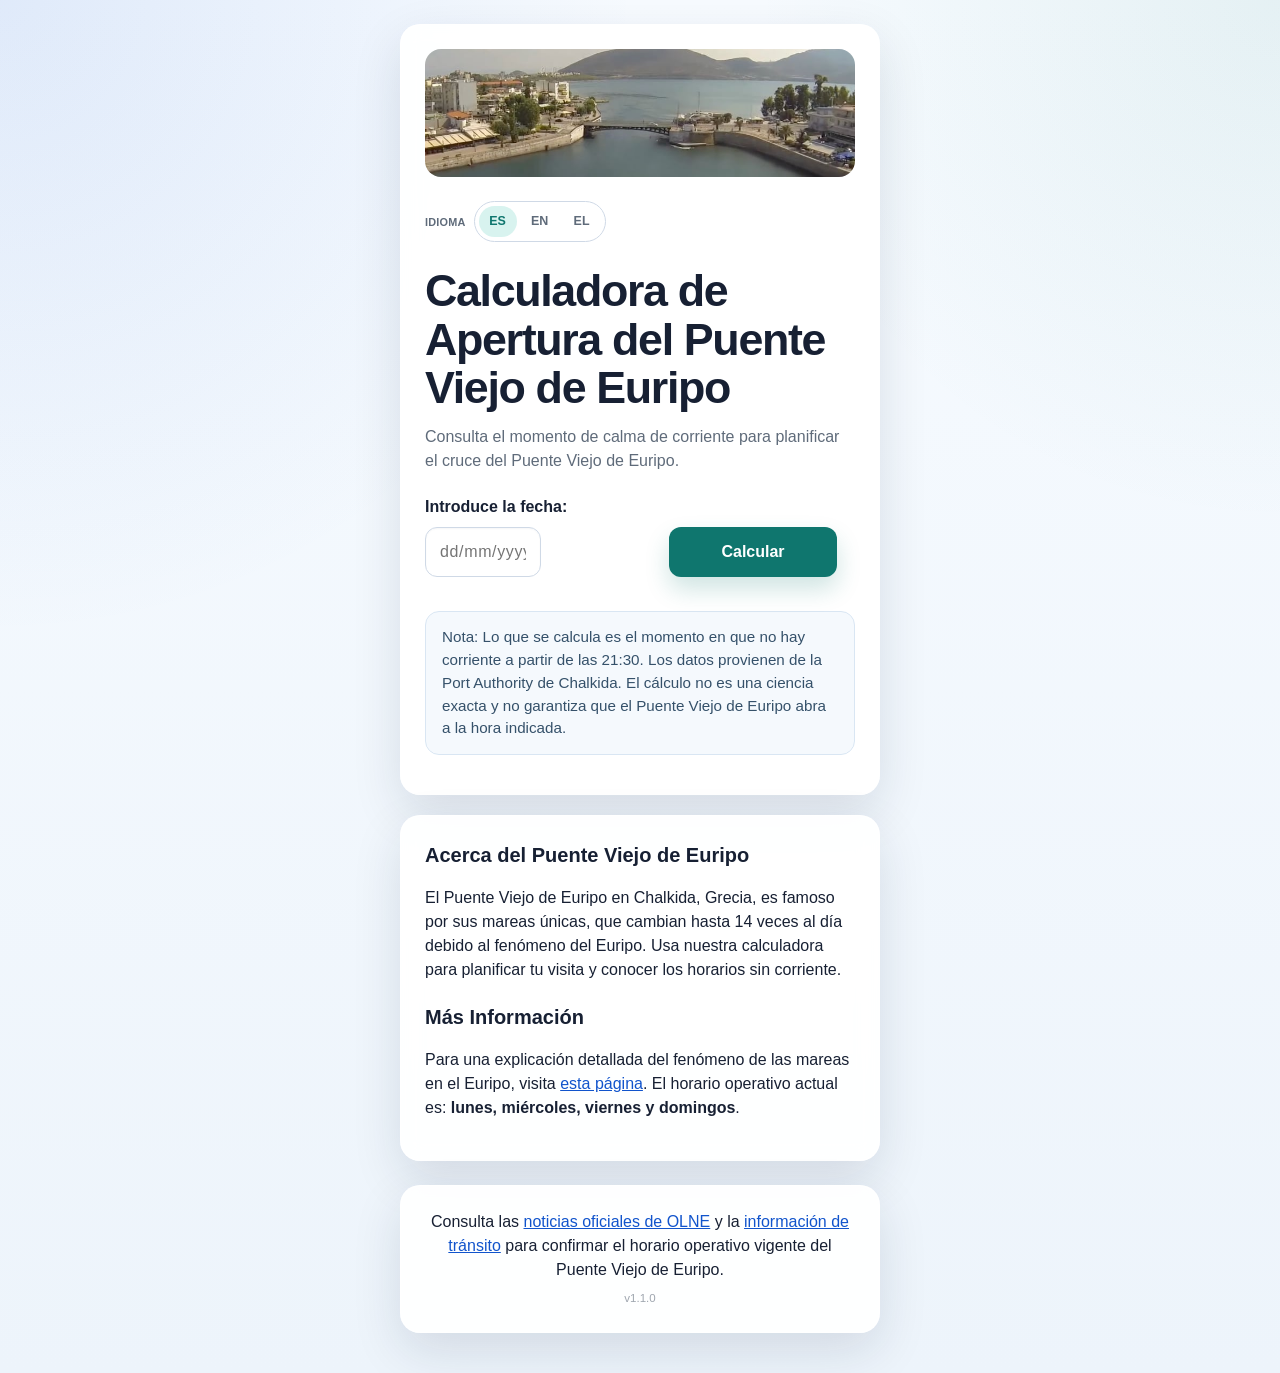
==== index.html @ 6d0afcf4 "v1.1.1 — máscara automática en campo de fecha - Auto-inserta las barras (/) al escribir en el campo " ====
<!DOCTYPE html>
<html lang="es">
<head>
  <meta charset="UTF-8" />
  <meta name="viewport" content="width=device-width, initial-scale=1.0" />
  <meta
    name="description"
    content="Calcula el momento sin corriente del Puente Viejo de Euripo en Chalkida con nuestra herramienta gratuita, basada en datos de la Port Authority. Disponible en español, inglés y griego."
  />
  <title>Calculadora de Apertura del Puente Viejo de Euripo - Chalkida</title>

  <link rel="alternate" hreflang="es" href="https://euripo.netlify.app/" />
  <link rel="alternate" hreflang="en" href="https://euripo.netlify.app/?lang=en" />
  <link rel="alternate" hreflang="el" href="https://euripo.netlify.app/?lang=el" />
  <link rel="alternate" hreflang="x-default" href="https://euripo.netlify.app/" />

  <link rel="stylesheet" href="styles.css" />

  <style>
    :root {
      --bg: #edf4fb;
      --bg-accent: rgba(15, 118, 110, 0.08);
      --card: rgba(255, 255, 255, 0.94);
      --text: #172033;
      --muted: #5f6b7a;
      --border: #cfd9e6;
      --primary: #0f766e;
      --primary-hover: #0b5d57;
      --primary-soft: #d8f3ef;
      --success-bg: #ecfdf5;
      --success-border: #10b981;
      --warning-bg: #fffbeb;
      --warning-border: #f59e0b;
      --error-bg: #fef2f2;
      --error-border: #ef4444;
      --link: #1154cc;
      --shadow: 0 18px 50px rgba(18, 34, 61, 0.12);
      --radius: 20px;
    }

    * {
      box-sizing: border-box;
    }

    body {
      margin: 0;
      font-family: "Avenir Next", "Segoe UI", "Helvetica Neue", sans-serif;
      background:
        radial-gradient(circle at top left, rgba(17, 84, 204, 0.1), transparent 34%),
        radial-gradient(circle at top right, var(--bg-accent), transparent 28%),
        linear-gradient(180deg, #f7fbff 0%, var(--bg) 100%);
      color: var(--text);
      line-height: 1.5;
    }

    .container {
      width: min(100%, 960px);
      margin: 0 auto;
      padding: 24px 16px 40px;
    }

    .card,
    .footer-card {
      background: var(--card);
      border-radius: var(--radius);
      border: 1px solid rgba(255, 255, 255, 0.65);
      backdrop-filter: blur(10px);
      box-shadow: var(--shadow);
      padding: 24px;
    }

    .card + .card {
      margin-top: 20px;
    }

    .bridge-image {
      width: 100%;
      max-height: 320px;
      object-fit: cover;
      border-radius: 16px;
      display: block;
      margin-bottom: 24px;
    }

    h1 {
      margin: 0;
      font-size: clamp(2rem, 4vw, 2.8rem);
      line-height: 1.08;
      letter-spacing: -0.03em;
      max-width: none;
    }

    .hero-header {
      display: flex;
      flex-direction: column;
      gap: 14px;
      margin-bottom: 22px;
    }

    .hero-topbar {
      display: flex;
      align-items: center;
      justify-content: flex-start;
      gap: 12px;
      flex-wrap: wrap;
    }

    .language-switcher {
      display: flex;
      align-items: center;
      gap: 8px;
      flex-wrap: wrap;
      color: var(--muted);
      font-size: 0.84rem;
      margin-bottom: 10px;
    }

    .language-switcher-label {
      font-weight: 700;
      letter-spacing: 0.02em;
      text-transform: uppercase;
      font-size: 0.68rem;
      color: var(--muted);
    }

    .language-links {
      display: inline-flex;
      align-items: center;
      gap: 4px;
      padding: 4px;
      border-radius: 999px;
      background: rgba(255, 255, 255, 0.92);
      border: 1px solid var(--border);
      box-shadow: inset 0 1px 0 rgba(255, 255, 255, 0.9);
    }

    .language-link {
      display: inline-flex;
      align-items: center;
      justify-content: center;
      min-width: 38px;
      padding: 6px 10px;
      border-radius: 999px;
      color: var(--muted);
      text-decoration: none;
      font-weight: 700;
      font-size: 0.78rem;
      transition: background 0.2s ease, color 0.2s ease, transform 0.2s ease;
    }

    .language-link:hover {
      color: var(--text);
      background: #f3f7fb;
      transform: translateY(-1px);
    }

    .language-link[aria-current="true"] {
      background: var(--primary-soft);
      color: var(--primary);
    }

    h2 {
      margin: 0 0 10px;
      font-size: 1.25rem;
    }

    .field {
      margin-bottom: 16px;
    }

    label {
      display: block;
      font-weight: 600;
      margin-bottom: 8px;
    }

    input,
    select,
    button {
      font: inherit;
    }

    input,
    select {
      padding: 12px 14px;
      border: 1px solid var(--border);
      border-radius: 12px;
      background: #fff;
      box-shadow: inset 0 1px 2px rgba(23, 32, 51, 0.04);
    }

    input:focus,
    select:focus {
      outline: 2px solid rgba(15, 118, 110, 0.2);
      border-color: var(--primary);
    }

    .form-grid {
      display: flex;
      flex-direction: column;
      align-items: flex-start;
      gap: 14px;
    }

    .date-field {
      width: auto;
    }

    .date-field input {
      width: min(100%, 13ch);
      min-width: 13ch;
      text-align: center;
      letter-spacing: 0.04em;
    }

    .button-field {
      width: 100%;
    }

    .btn {
      display: inline-block;
      width: 100%;
      border: 0;
      border-radius: 12px;
      padding: 13px 20px;
      background: var(--primary);
      color: #fff;
      font-weight: 700;
      cursor: pointer;
      box-shadow: 0 12px 24px rgba(15, 118, 110, 0.2);
      transition: background 0.2s ease, transform 0.2s ease, box-shadow 0.2s ease;
    }

    .btn:hover {
      background: var(--primary-hover);
      transform: translateY(-1px);
      box-shadow: 0 16px 28px rgba(15, 118, 110, 0.24);
    }

    .note {
      margin-top: 18px;
      color: #35516a;
      font-size: 0.95rem;
      padding: 14px 16px;
      border-radius: 14px;
      background: #f5f9fd;
      border: 1px solid #d9e6f3;
    }

    .small {
      font-size: 0.9rem;
    }

    .result-meta {
      display: inline-flex;
      align-items: center;
      gap: 8px;
      margin: 6px 0 10px;
      padding: 6px 10px;
      border-radius: 999px;
      background: rgba(15, 118, 110, 0.08);
      color: var(--primary);
      font-size: 0.88rem;
      font-weight: 700;
    }

    .result-box {
      margin-top: 22px;
      padding: 18px;
      border-left: 5px solid transparent;
      border-radius: 12px;
      box-shadow: inset 0 1px 0 rgba(255, 255, 255, 0.7);
    }

    .result-box.success {
      background: var(--success-bg);
      border-left-color: var(--success-border);
    }

    .result-box.warning {
      background: var(--warning-bg);
      border-left-color: var(--warning-border);
    }

    .result-box.error {
      background: var(--error-bg);
      border-left-color: var(--error-border);
    }

    .result-title {
      margin: 0 0 10px;
      font-size: 1.1rem;
      font-weight: 700;
    }

    .result-main-time {
      font-size: 1.8rem;
      font-weight: 800;
      margin: 10px 0 14px;
    }

    .result-box p {
      margin: 8px 0;
    }

    .highlight {
      color: var(--primary);
    }

    .lede {
      margin: 0;
      max-width: 58ch;
      color: var(--muted);
      font-size: 1rem;
    }

    a {
      color: var(--link);
    }

    footer {
      margin-top: 24px;
    }

    @media (min-width: 768px) {
      .form-grid {
        flex-direction: row;
        align-items: end;
      }

      .date-field {
        flex: 0 0 auto;
      }

      .button-field {
        width: auto;
      }

      .button-field .btn {
        width: auto;
        min-width: 168px;
      }
    }
  </style>

  <!-- Google tag (gtag.js) -->
  <script async src="https://www.googletagmanager.com/gtag/js?id=G-Y9ZG4T9XEX"></script>
  <script>
    window.dataLayer = window.dataLayer || [];
    function gtag() {
      dataLayer.push(arguments);
    }
    gtag("js", new Date());
    gtag("config", "G-Y9ZG4T9XEX");
  </script>
</head>
<body>
  <div class="container">
    <main>
      <section aria-label="Calculadora del Puente Viejo de Euripo">
        <div class="card">
          <img
            src="euripobridge.jpg"
            alt="Puente Viejo de Euripo en Chalkida, Grecia"
            class="bridge-image"
          />

          <div class="hero-header">
            <div class="hero-topbar">
              <div class="language-switcher">
                <span class="language-switcher-label" id="languageLabel">Idioma</span>
                <nav class="language-links" aria-label="Selector de idioma">
                  <a class="language-link" id="lang-es" href="./" data-lang="es" lang="es" hreflang="es">ES</a>
                  <a class="language-link" id="lang-en" href="?lang=en" data-lang="en" lang="en" hreflang="en">EN</a>
                  <a class="language-link" id="lang-el" href="?lang=el" data-lang="el" lang="el" hreflang="el">EL</a>
                </nav>
              </div>
            </div>

            <h1 id="title">Calculadora de Apertura del Puente Viejo de Euripo</h1>
            <p id="lede" class="lede">
              Consulta el momento de calma de corriente para planificar el cruce del Puente Viejo de Euripo.
            </p>
          </div>

          <form id="bridgeForm" aria-describedby="note">
            <div class="form-grid">
              <div class="field date-field">
                <label for="dateInput" id="dateLabel">Introduce la fecha (d/m/yyyy):</label>
                <input
                  type="text"
                  id="dateInput"
                  placeholder="dd/mm/yyyy"
                  inputmode="numeric"
                  autocomplete="off"
                  aria-required="true"
                  required
                />
              </div>

              <div class="field button-field">
                <button id="calculateBtn" class="btn" type="submit">Calcular</button>
              </div>
            </div>

            <p id="note" class="note"></p>
            <div id="result" aria-live="polite" aria-atomic="true"></div>
          </form>
        </div>

        <div class="card">
          <h2 id="aboutTitle">Acerca del Puente Viejo de Euripo</h2>
          <p id="aboutContent"></p>

          <h2 id="infoTitle" style="margin-top: 20px;">Más Información</h2>
          <p id="infoContent"></p>
        </div>
      </section>
    </main>

    <footer>
      <div class="footer-card">
        <p id="footerText" style="margin: 0; text-align: center;"></p>
        <p style="margin: 8px 0 0; text-align: center; font-size: 0.72rem; color: var(--muted); opacity: 0.6;">v1.1.0</p>
      </div>
    </footer>
  </div>

  <script defer src="data.js"></script>
  <script>
    const langData = {
      es: {
        metaDescription:
          "Calcula el momento sin corriente del Puente Viejo de Euripo en Chalkida con nuestra herramienta gratuita, basada en datos de la Port Authority. Disponible en español, inglés y griego.",
        title: "Calculadora de Apertura del Puente Viejo de Euripo",
        lede:
          "Consulta el momento de calma de corriente para planificar el cruce del Puente Viejo de Euripo.",
        languageLabel: "Idioma",
        dateLabel: "Introduce la fecha:",
        calculate: "Calcular",
        note:
          "Nota: Lo que se calcula es el momento en que no hay corriente a partir de las 21:30. Los datos provienen de la Port Authority de Chalkida. El cálculo no es una ciencia exacta y no garantiza que el Puente Viejo de Euripo abra a la hora indicada.",
        olneCalendarNote:
          "Horario operativo en vigor: el puente abre para navegación los LUNES, MIÉRCOLES, VIERNES y DOMINGOS. Consulta siempre las noticias oficiales de OLNE por si hubiera cambios puntuales.",
        earlyMorningNote:
          "Nota adicional: en los días cercanos a la luna llena, si la hora calculada es después de las 03:00, es frecuente que la hora de apertura se adelante hacia aproximadamente las 22:00 (10:00 PM).",
        infoTitle: "Más Información",
        infoContent:
          'Para una explicación detallada del fenómeno de las mareas en el Euripo, visita <a href="https://www.antonios-antoniou.gr/en/tides-and-the-euripus-phenomenon" target="_blank" rel="noopener noreferrer">esta página</a>. El horario operativo actual es: <strong>lunes, miércoles, viernes y domingos</strong>.',
        aboutTitle: "Acerca del Puente Viejo de Euripo",
        aboutContent:
          "El Puente Viejo de Euripo en Chalkida, Grecia, es famoso por sus mareas únicas, que cambian hasta 14 veces al día debido al fenómeno del Euripo. Usa nuestra calculadora para planificar tu visita y conocer los horarios sin corriente.",
        lastNewMoon: "Última luna nueva",
        lastFullMoon: "Última luna llena",
        nextFullMoon: "Próxima luna llena",
        daysSinceNewMoon: "Días desde la última luna nueva",
        bridgeOpeningTime: "Hora calculada",
        cycleReference: "Fila usada",
        cycleLabelNewMoon: "Luna nueva",
        cycleLabelFullMoon: "Luna llena",
        cycleLabelBeforeFull: "Luna llena - {n}",
        cycleLabelAfterFull: "Luna llena + {n}",
        invalidDateFormat: "Formato de fecha inválido. Usa d/m/yyyy (ejemplo: 12/6/2025).",
        noLunarData: "No hay datos de fases lunares para esta fecha.",
        irregularStream: "Corriente irregular o sin datos para este día en el ciclo lunar.",
        refTimeNotFound: "Hora de referencia no encontrada en ningún intervalo.",
        saturdayWarning:
          "Nota: Los sábados el Puente Viejo de Euripo no abre, aunque la hora calculada se muestra como referencia.",
        nonOperatingDay:
          "Nota: El Puente Viejo de Euripo no abre en la fecha seleccionada.",
        resultTitleSuccess: "Resultado",
        resultTitleWarning: "Aviso",
        resultTitleError: "Error",
        footerText:
          "Consulta las <a href='https://olne.gr/en/news' target='_blank' rel='noopener noreferrer'>noticias oficiales de OLNE</a> y la <a href='https://olne.gr/en/evripos-bridge/transit-information' target='_blank' rel='noopener noreferrer'>información de tránsito</a> para confirmar el horario operativo vigente del Puente Viejo de Euripo."
      },
      en: {
        metaDescription:
          "Calculate the no-current time at the Old Euripus Bridge in Chalcis with our free tool, based on Port Authority data. Available in Spanish, English, and Greek.",
        title: "Old Euripus Bridge Opening Calculator",
        lede:
          "Check the slack-water moment to better plan your passage through the Old Euripus Bridge.",
        languageLabel: "Language",
        dateLabel: "Enter the date:",
        calculate: "Calculate",
        note:
          "Note: The calculation determines the moment of no current starting from 21:30. Data is provided by the Port Authority of Chalcis. The calculation is not an exact science and does not guarantee the Old Euripus Bridge will open at the indicated time.",
        olneCalendarNote:
          "Current operating schedule: the bridge opens for navigation on MONDAY, WEDNESDAY, FRIDAY, and SUNDAY. Always check OLNE's official news in case of specific changes.",
        earlyMorningNote:
          "Additional note: on days close to the full moon, if the calculated time is after 03:00, it is common for the opening time to be brought forward to around 22:00 (10:00 PM).",
        infoTitle: "More Information",
        infoContent:
          'For a detailed explanation of the tidal phenomenon in the Euripus, visit <a href="https://www.antonios-antoniou.gr/en/tides-and-the-euripus-phenomenon" target="_blank" rel="noopener noreferrer">this page</a>. The current operating schedule is: <strong>Monday, Wednesday, Friday, and Sunday</strong>.',
        aboutTitle: "About the Old Euripus Bridge",
        aboutContent:
          "The Old Euripus Bridge in Chalcis, Greece, is famous for its unique tides, which change up to 14 times a day due to the Euripus phenomenon. Use our calculator to plan your visit and learn the no-current times.",
        lastNewMoon: "Last New Moon",
        lastFullMoon: "Last Full Moon",
        nextFullMoon: "Next Full Moon",
        daysSinceNewMoon: "Days since the last new moon",
        bridgeOpeningTime: "Calculated time",
        cycleReference: "Table row used",
        cycleLabelNewMoon: "New Moon",
        cycleLabelFullMoon: "Full Moon",
        cycleLabelBeforeFull: "Full Moon - {n}",
        cycleLabelAfterFull: "Full Moon + {n}",
        invalidDateFormat: "Invalid date format. Use d/m/yyyy (example: 12/6/2025).",
        noLunarData: "No lunar phase data available for this date.",
        irregularStream: "Irregular stream or no data for this day in the lunar cycle.",
        refTimeNotFound: "Reference time not found in any interval.",
        saturdayWarning:
          "Note: The Old Euripus Bridge does not open on Saturdays, although the calculated time is shown for reference.",
        nonOperatingDay:
          "Note: The Old Euripus Bridge does not open on the selected date.",
        resultTitleSuccess: "Result",
        resultTitleWarning: "Warning",
        resultTitleError: "Error",
        footerText:
          "Check the <a href='https://olne.gr/en/news' target='_blank' rel='noopener noreferrer'>official OLNE news</a> and the <a href='https://olne.gr/en/evripos-bridge/transit-information' target='_blank' rel='noopener noreferrer'>transit information</a> to confirm the current operating schedule of the Old Euripus Bridge."
      },
      el: {
        metaDescription:
          "Υπολογίστε τη στιγμή χωρίς ρεύμα στη Παλαιά Γέφυρα του Ευρίπου στη Χαλκίδα με το δωρεάν μας εργαλείο, βασισμένο σε δεδομένα της Λιμενικής Αρχής. Διαθέσιμο στα Ισπανικά, Αγγλικά και Ελληνικά.",
        title: "Υπολογιστής Ανοίγματος της Παλαιάς Γέφυρας του Ευρίπου",
        lede:
          "Δείτε τη στιγμή άπνοιας του ρεύματος για να προγραμματίσετε καλύτερα τη διέλευση από την Παλαιά Γέφυρα του Ευρίπου.",
        languageLabel: "Γλώσσα",
        dateLabel: "Εισαγάγετε την ημερομηνία:",
        calculate: "Υπολογισμός",
        note:
          "Σημείωση: Ο υπολογισμός καθορίζει τη στιγμή που δεν υπάρχει ρεύμα από τις 21:30. Τα δεδομένα προέρχονται από την Λιμενική Αρχή Χαλκίδας. Ο υπολογισμός δεν είναι ακριβής επιστήμη και δεν εγγυάται ότι η Παλαιά Γέφυρα του Ευρίπου θα ανοίξει στην υποδεικνυόμενη ώρα.",
        olneCalendarNote:
          "Ισχύον πρόγραμμα λειτουργίας: η γέφυρα ανοίγει για τη ναυσιπλοΐα ΔΕΥΤΕΡΑ, ΤΕΤΑΡΤΗ, ΠΑΡΑΣΚΕΥΗ και ΚΥΡΙΑΚΗ. Να ελέγχετε πάντα τις επίσημες ειδήσεις της OLNE για τυχόν ειδικές αλλαγές.",
        earlyMorningNote:
          "Επιπλέον σημείωση: τις ημέρες κοντά στην πανσέληνο, αν η υπολογισμένη ώρα είναι μετά τις 03:00, είναι συνηθισμένο η ώρα ανοίγματος να μεταφερθεί νωρίτερα περίπου στις 22:00 (10:00 μ.μ.).",
        infoTitle: "Περισσότερες Πληροφορίες",
        infoContent:
          'Για μια λεπτομερή εξήγηση του φαινομένου των παλιρροιών στον Εύριπο, επισκεφθείτε <a href="https://www.antonios-antoniou.gr/en/tides-and-the-euripus-phenomenon" target="_blank" rel="noopener noreferrer">αυτήν την σελίδα</a>. Το ισχύον πρόγραμμα λειτουργίας είναι: <strong>Δευτέρα, Τετάρτη, Παρασκευή και Κυριακή</strong>.',
        aboutTitle: "Σχετικά με την Παλαιά Γέφυρα του Ευρίπου",
        aboutContent:
          "Η Παλαιά Γέφυρα του Ευρίπου στη Χαλκίδα, Ελλάδα, είναι διάσημη για τις μοναδικές της παλίρροιες, που αλλάζουν έως και 14 φορές την ημέρα λόγω του φαινομένου του Ευρίπου. Χρησιμοποιήστε τον υπολογιστή μας για να προγραμματίσετε την επίσκεψή σας και να μάθετε τις ώρες χωρίς ρεύμα.",
        lastNewMoon: "Τελευταία Νέα Σελήνη",
        lastFullMoon: "Τελευταία Πανσέληνος",
        nextFullMoon: "Επόμενη Πανσέληνος",
        daysSinceNewMoon: "Ημέρες από την τελευταία νέα σελήνη",
        bridgeOpeningTime: "Υπολογισμένη ώρα",
        cycleReference: "Γραμμή πίνακα",
        cycleLabelNewMoon: "Νέα Σελήνη",
        cycleLabelFullMoon: "Πανσέληνος",
        cycleLabelBeforeFull: "Πανσέληνος - {n}",
        cycleLabelAfterFull: "Πανσέληνος + {n}",
        invalidDateFormat: "Μη έγκυρη μορφή ημερομηνίας. Χρησιμοποιήστε η/μ/χχχχ (παράδειγμα: 12/6/2025).",
        noLunarData: "Δεν υπάρχουν διαθέσιμα δεδομένα φάσεων σελήνης για αυτήν την ημερομηνία.",
        irregularStream: "Ακανόνιστο ρεύμα ή έλλειψη δεδομένων για αυτήν την ημέρα στον σεληνιακό κύκλο.",
        refTimeNotFound: "Η ώρα αναφοράς δεν βρέθηκε σε κανένα διάστημα.",
        saturdayWarning:
          "Σημείωση: Η Παλαιά Γέφυρα του Ευρίπου δεν ανοίγει τα Σάββατα, αν και η υπολογισμένη ώρα εμφανίζεται ως αναφορά.",
        nonOperatingDay:
          "Σημείωση: Η Παλαιά Γέφυρα του Ευρίπου δεν ανοίγει την επιλεγμένη ημερομηνία.",
        resultTitleSuccess: "Αποτέλεσμα",
        resultTitleWarning: "Προειδοποίηση",
        resultTitleError: "Σφάλμα",
        footerText:
          "Ελέγξτε τις <a href='https://olne.gr/en/news' target='_blank' rel='noopener noreferrer'>επίσημες ειδήσεις της OLNE</a> και τις <a href='https://olne.gr/en/evripos-bridge/transit-information' target='_blank' rel='noopener noreferrer'>πληροφορίες διέλευσης</a> για να επιβεβαιώσετε το ισχύον πρόγραμμα λειτουργίας της Παλαιάς Γέφυρας του Ευρίπου."
      }
    };

    let currentLang = "es";

    const DAY_IN_MS = 1000 * 60 * 60 * 24;
    const NON_OPERATING_WEEKDAYS = [2, 4, 6];

    function toISODate(date) {
      const year = date.getFullYear();
      const month = String(date.getMonth() + 1).padStart(2, "0");
      const day = String(date.getDate()).padStart(2, "0");
      return `${year}-${month}-${day}`;
    }

    function parseDate(input) {
      if (typeof input !== "string") return null;

      const trimmed = input.trim();
      const regex = /^(\d{1,2})\/(\d{1,2})\/(\d{4})$/;
      const match = trimmed.match(regex);

      if (!match) return null;

      const day = Number(match[1]);
      const month = Number(match[2]) - 1;
      const year = Number(match[3]);

      const date = new Date(year, month, day);
      const isValid =
        !Number.isNaN(date.getTime()) &&
        date.getDate() === day &&
        date.getMonth() === month &&
        date.getFullYear() === year;

      if (!isValid) return null;

      date.setHours(0, 0, 0, 0);
      return date;
    }

    function isDST(date) {
      const year = date.getFullYear();

      const march31 = new Date(year, 2, 31);
      const october31 = new Date(year, 9, 31);

      const lastSundayMarch = 31 - march31.getDay();
      const lastSundayOctober = 31 - october31.getDay();

      const dstStart = new Date(year, 2, lastSundayMarch, 0, 0, 0, 0);
      const dstEnd = new Date(year, 9, lastSundayOctober, 0, 0, 0, 0);

      return date >= dstStart && date < dstEnd;
    }

    function isNonOperatingDay(date) {
      return NON_OPERATING_WEEKDAYS.includes(date.getDay());
    }

    function formatDateTime(date) {
      const locale =
        currentLang === "el"
          ? "el-GR"
          : currentLang === "es"
          ? "es-ES"
          : "en-GB";

      return date.toLocaleString(locale, {
        year: "numeric",
        month: "long",
        day: "numeric",
        hour: "2-digit",
        minute: "2-digit"
      });
    }

    function getCycleReferenceLabel(daysSinceNewMoon) {
      const t = langData[currentLang];

      if (daysSinceNewMoon === 0) return `N=0 · ${t.cycleLabelNewMoon}`;
      if (daysSinceNewMoon === 15) return `N=15 · ${t.cycleLabelFullMoon}`;
      if (daysSinceNewMoon < 15) {
        return `N=${daysSinceNewMoon} · ${t.cycleLabelBeforeFull.replace("{n}", String(15 - daysSinceNewMoon))}`;
      }

      return `N=${daysSinceNewMoon} · ${t.cycleLabelAfterFull.replace("{n}", String(daysSinceNewMoon - 15))}`;
    }

    function buildReferenceDateTime(date, referenceTime = "21:30") {
      const [hours, minutes] = referenceTime.split(":").map(Number);
      return new Date(
        date.getFullYear(),
        date.getMonth(),
        date.getDate(),
        hours,
        minutes,
        0,
        0
      );
    }

    function getLunarPhaseInfo(date, referenceTime = "21:30") {
      if (!(date instanceof Date) || Number.isNaN(date.getTime())) {
        return {
          ok: false,
          type: "error",
          message: langData[currentLang].invalidDateFormat
        };
      }

      let lastNewMoon = null;
      let lastFullMoon = null;
      let nextFullMoon = null;
      const referenceDateTime = buildReferenceDateTime(date, referenceTime);

      const sortedNewMoons = [...newMoons].sort((a, b) => a.date - b.date);
      const sortedFullMoons = [...fullMoons].sort((a, b) => a.date - b.date);

      for (const phase of sortedNewMoons) {
        if (phase.date <= referenceDateTime) {
          lastNewMoon = phase.date;
        }
      }

      for (const phase of sortedFullMoons) {
        if (phase.date <= referenceDateTime) {
          lastFullMoon = phase.date;
        } else if (!nextFullMoon) {
          nextFullMoon = phase.date;
        }
      }

      if (!lastNewMoon || !lastFullMoon || !nextFullMoon) {
        return {
          ok: false,
          type: "error",
          message: langData[currentLang].noLunarData
        };
      }

      const daysSinceNewMoon = Math.round(
        (referenceDateTime - lastNewMoon) / DAY_IN_MS
      );

      return {
        ok: true,
        data: {
          inputDate: date,
          lastNewMoon,
          lastFullMoon,
          nextFullMoon,
          daysSinceNewMoon,
          isDST: isDST(date)
        }
      };
    }

    function getBridgeOpeningTime(daysSinceNewMoon, referenceTime = "21:30", dstActive = false) {
      const dayIndex = Math.max(0, Math.min(29, daysSinceNewMoon));
      const intervals = bridgeIntervals[dayIndex];

      if (
        daysSinceNewMoon < 0 ||
        daysSinceNewMoon > 29 ||
        !Array.isArray(intervals) ||
        intervals.length === 0
      ) {
        return {
          ok: false,
          message: langData[currentLang].irregularStream
        };
      }

      const [refHour, refMinute] = referenceTime.split(":").map(Number);
      const refMinutes = refHour * 60 + refMinute;

      for (const interval of intervals) {
        const [start, end] = interval.split("-");
        const [startHour, startMinute] = start.split(":").map(Number);
        const [endHour, endMinute] = end.split(":").map(Number);

        const startMinutes = startHour * 60 + startMinute;
        let endMinutes = endHour * 60 + endMinute;

        if (endMinutes < startMinutes) {
          endMinutes += 24 * 60;
        }

        const adjustedRef = refMinutes < startMinutes ? refMinutes + 24 * 60 : refMinutes;

        if (adjustedRef >= startMinutes && adjustedRef <= endMinutes) {
          let totalMinutes = endMinutes;

          if (dstActive) {
            totalMinutes += 60;
          }

          totalMinutes = totalMinutes % (24 * 60);

          const hours = String(Math.floor(totalMinutes / 60)).padStart(2, "0");
          const minutes = String(totalMinutes % 60).padStart(2, "0");

          return {
            ok: true,
            value: `${hours}:${minutes}${dstActive ? " (EEST)" : " (EET)"}`
          };
        }
      }

      return {
        ok: false,
        message: langData[currentLang].refTimeNotFound
      };
    }

    function calculateBridgeOpening(inputValue) {
      const parsedDate = parseDate(inputValue);

      if (!parsedDate) {
        return {
          status: "error",
          title: langData[currentLang].resultTitleError,
          message: langData[currentLang].invalidDateFormat
        };
      }

      const referenceTime = "21:30";
      const lunarInfoResult = getLunarPhaseInfo(parsedDate, referenceTime);

      if (!lunarInfoResult.ok) {
        return {
          status: "error",
          title: langData[currentLang].resultTitleError,
          message: lunarInfoResult.message
        };
      }

      const { inputDate, lastNewMoon, lastFullMoon, nextFullMoon, daysSinceNewMoon, isDST: dstActive } =
        lunarInfoResult.data;

      const timeResult = getBridgeOpeningTime(daysSinceNewMoon, referenceTime, dstActive);

      if (!timeResult.ok) {
        return {
          status: "error",
          title: langData[currentLang].resultTitleError,
          message: timeResult.message
        };
      }

      const weekday = inputDate.getDay();
      const closed = isNonOperatingDay(inputDate);
      const saturday = weekday === 6;

      const notes = [];

      if (saturday) {
        notes.push(langData[currentLang].saturdayWarning);
      } else if (closed) {
        notes.push(langData[currentLang].nonOperatingDay);
      }

      if (closed) {
        notes.push(langData[currentLang].olneCalendarNote);
      }

      const timeMatch = timeResult.value.match(/^(\d{2}):(\d{2})/);
      if (timeMatch) {
        const hour = Number(timeMatch[1]);
        if (!closed && hour >= 3 && hour < 6) {
          notes.push(langData[currentLang].earlyMorningNote);
        }
      }

      return {
        status: closed ? "warning" : "success",
        title: closed
          ? langData[currentLang].resultTitleWarning
          : langData[currentLang].resultTitleSuccess,
        data: {
          lastNewMoon: formatDateTime(lastNewMoon),
          lastFullMoon: formatDateTime(lastFullMoon),
          nextFullMoon: formatDateTime(nextFullMoon),
          daysSinceNewMoon,
          bridgeOpeningTime: timeResult.value,
          cycleReference: getCycleReferenceLabel(daysSinceNewMoon)
        },
        notes
      };
    }

    function renderResult(result) {
      const resultDiv = document.getElementById("result");

      if (!result || result.status === "error") {
        resultDiv.innerHTML = `
          <div class="result-box error">
            <p class="result-title">${langData[currentLang].resultTitleError}</p>
            <p>${result?.message || langData[currentLang].invalidDateFormat}</p>
          </div>
        `;
        return;
      }

      const notesHtml =
        Array.isArray(result.notes) && result.notes.length
          ? result.notes.map((note) => `<p class="small">${note}</p>`).join("")
          : "";

      resultDiv.innerHTML = `
        <div class="result-box ${result.status}">
          <p class="result-title">${result.title}</p>
          <p class="result-meta"><strong>${langData[currentLang].cycleReference}:</strong> ${result.data.cycleReference}</p>
          <p><strong>${langData[currentLang].lastNewMoon}:</strong> ${result.data.lastNewMoon}</p>
          <p><strong>${langData[currentLang].lastFullMoon}:</strong> ${result.data.lastFullMoon}</p>
          <p><strong>${langData[currentLang].nextFullMoon}:</strong> ${result.data.nextFullMoon}</p>
          <p><strong>${langData[currentLang].daysSinceNewMoon}:</strong> ${result.data.daysSinceNewMoon}</p>
          <p><strong class="highlight">${langData[currentLang].bridgeOpeningTime}:</strong></p>
          <p class="result-main-time">${result.data.bridgeOpeningTime}</p>
          ${notesHtml}
        </div>
      `;
    }

    function calculate() {
      const inputValue = document.getElementById("dateInput").value;
      const result = calculateBridgeOpening(inputValue);
      renderResult(result);
    }

    function applyLanguage() {
      const t = langData[currentLang];

      document.documentElement.lang = currentLang;
      document.querySelector('meta[name="description"]').setAttribute("content", t.metaDescription);
      document.getElementById("title").textContent = t.title;
      document.getElementById("lede").textContent = t.lede;
      document.getElementById("languageLabel").textContent = t.languageLabel;
      document.getElementById("dateLabel").textContent = t.dateLabel;
      document.getElementById("calculateBtn").textContent = t.calculate;
      document.getElementById("note").textContent = t.note;
      document.getElementById("infoTitle").textContent = t.infoTitle;
      document.getElementById("infoContent").innerHTML = t.infoContent;
      document.getElementById("aboutTitle").textContent = t.aboutTitle;
      document.getElementById("aboutContent").textContent = t.aboutContent;
      document.getElementById("footerText").innerHTML = t.footerText;

      document.querySelectorAll(".language-link").forEach((link) => {
        const isActive = link.dataset.lang === currentLang;
        if (isActive) {
          link.setAttribute("aria-current", "true");
        } else {
          link.removeAttribute("aria-current");
        }
      });
    }

    function updateLanguageUrl() {
      const url = new URL(window.location.href);

      if (currentLang === "es") {
        url.searchParams.delete("lang");
      } else {
        url.searchParams.set("lang", currentLang);
      }

      window.history.replaceState({}, "", url);
    }

    function changeLanguage(nextLang) {
      currentLang = nextLang;
      updateLanguageUrl();
      applyLanguage();

      if (document.getElementById("result").innerHTML.trim()) {
        calculate();
      }
    }

    document.addEventListener("DOMContentLoaded", () => {
      const form = document.getElementById("bridgeForm");
      const urlLang = new URLSearchParams(window.location.search).get("lang");
      const languageLinks = document.querySelectorAll(".language-link");

      if (urlLang && langData[urlLang]) {
        currentLang = urlLang;
      }

      const dateInput = document.getElementById("dateInput");
      dateInput.addEventListener("input", (e) => {
        const prev = e.target.value;
        const digits = prev.replace(/\D/g, "").slice(0, 8);
        let masked = digits;
        if (digits.length > 2) masked = digits.slice(0, 2) + "/" + digits.slice(2);
        if (digits.length > 4) masked = digits.slice(0, 2) + "/" + digits.slice(2, 4) + "/" + digits.slice(4);
        e.target.value = masked;
      });

      form.addEventListener("submit", (event) => {
        event.preventDefault();
        calculate();
      });

      languageLinks.forEach((link) => {
        link.addEventListener("click", (event) => {
          event.preventDefault();
          changeLanguage(link.dataset.lang);
        });
      });

      applyLanguage();
    });
  </script>
</body>
</html>
---- styles.css ----
body {
    background: linear-gradient(135deg, #1e3a8a 0%, #3b82f6 100%);
    min-height: 100vh;
    display: flex;
    justify-content: center;
    align-items: center;
    font-family: 'Inter', sans-serif;
}

.container {
    max-width: 32rem;
    margin: 2rem;
    width: 100%;
}

.card {
    background: white;
    border-radius: 1rem;
    box-shadow: 0 10px 20px rgba(0, 0, 0, 0.1);
    padding: 2rem;
    transition: transform 0.3s ease;
    position: relative;
    overflow: hidden; /* Asegurar que la imagen no se salga */
}

.card:hover {
    transform: translateY(-5px);
}

.btn {
    background: #2563eb;
    color: white;
    padding: 0.75rem 1.5rem;
    border-radius: 0.5rem;
    transition: background 0.3s ease;
    border: none;
    cursor: pointer;
    font-size: 1rem;
}

.btn:hover {
    background: #1e40af;
}

.note {
    background: #f0f9ff;
    border-left: 4px solid #3b82f6;
    padding: 1rem;
    margin-top: 1rem;
    border-radius: 0.5rem;
}

.error {
    background: #fef2f2;
    border-left: 4px solid #ef4444;
    padding: 1rem;
    margin-top: 1rem;
    border-radius: 0.5rem;
}

.text-2xl {
    font-size: 1.5rem;
    line-height: 2rem;
}

.font-bold {
    font-weight: 700;
}

.text-gray-800 {
    color: #1f2937;
}

.mb-4 {
    margin-bottom: 1rem;
}

.text-sm {
    font-size: 0.875rem;
    line-height: 1.25rem;
}

.font-medium {
    font-weight: 500;
}

.text-gray-700 {
    color: #374151;
}

.mt-1 {
    margin-top: 0.25rem;
}

.p-2 {
    padding: 0.5rem;
}

.border {
    border-width: 1px;
    border-color: #d1d5db;
}

.rounded-md {
    border-radius: 0.375rem;
}

.w-full {
    width: 100%;
}

.text-lg {
    font-size: 1.125rem;
    line-height: 1.75rem;
}

.font-semibold {
    font-weight: 600;
}

.mb-2 {
    margin-bottom: 0.5rem;
}

.text-gray-600 {
    color: #4b5563;
}

.text-blue-600 {
    color: #2563eb;
}

.hover\:underline:hover {
    text-decoration: underline;
}

.mt-4 {
    margin-top: 1rem;
}

.bridge-image {
    max-width: 100%; /* Ajustar al ancho del .card */
    max-height: 20rem; /* Límite de altura para contener la imagen */
    height: auto; /* Mantener proporción */
    width: 100%; /* Asegurar que ocupe el ancho completo del .card */
    object-fit: cover; /* Recortar si excede los límites */
    border-radius: 0.5rem;
    margin-bottom: 1.5rem; /* Más espacio antes del formulario */
    display: block; /* Evitar espacios extra debajo */
}

.highlight {
    background-color: #f0f9ff;
    padding: 0.25rem 0.5rem;
    border-radius: 0.25rem;
}

footer {
    margin-top: 2rem;
}

.footer-card {
    background: white;
    border-radius: 1rem;
    box-shadow: 0 10px 20px rgba(0, 0, 0, 0.1);
    padding: 1.5rem;
    text-align: center;
    word-break: break-word;
    max-width: 32rem;
    margin: 0 auto;
}
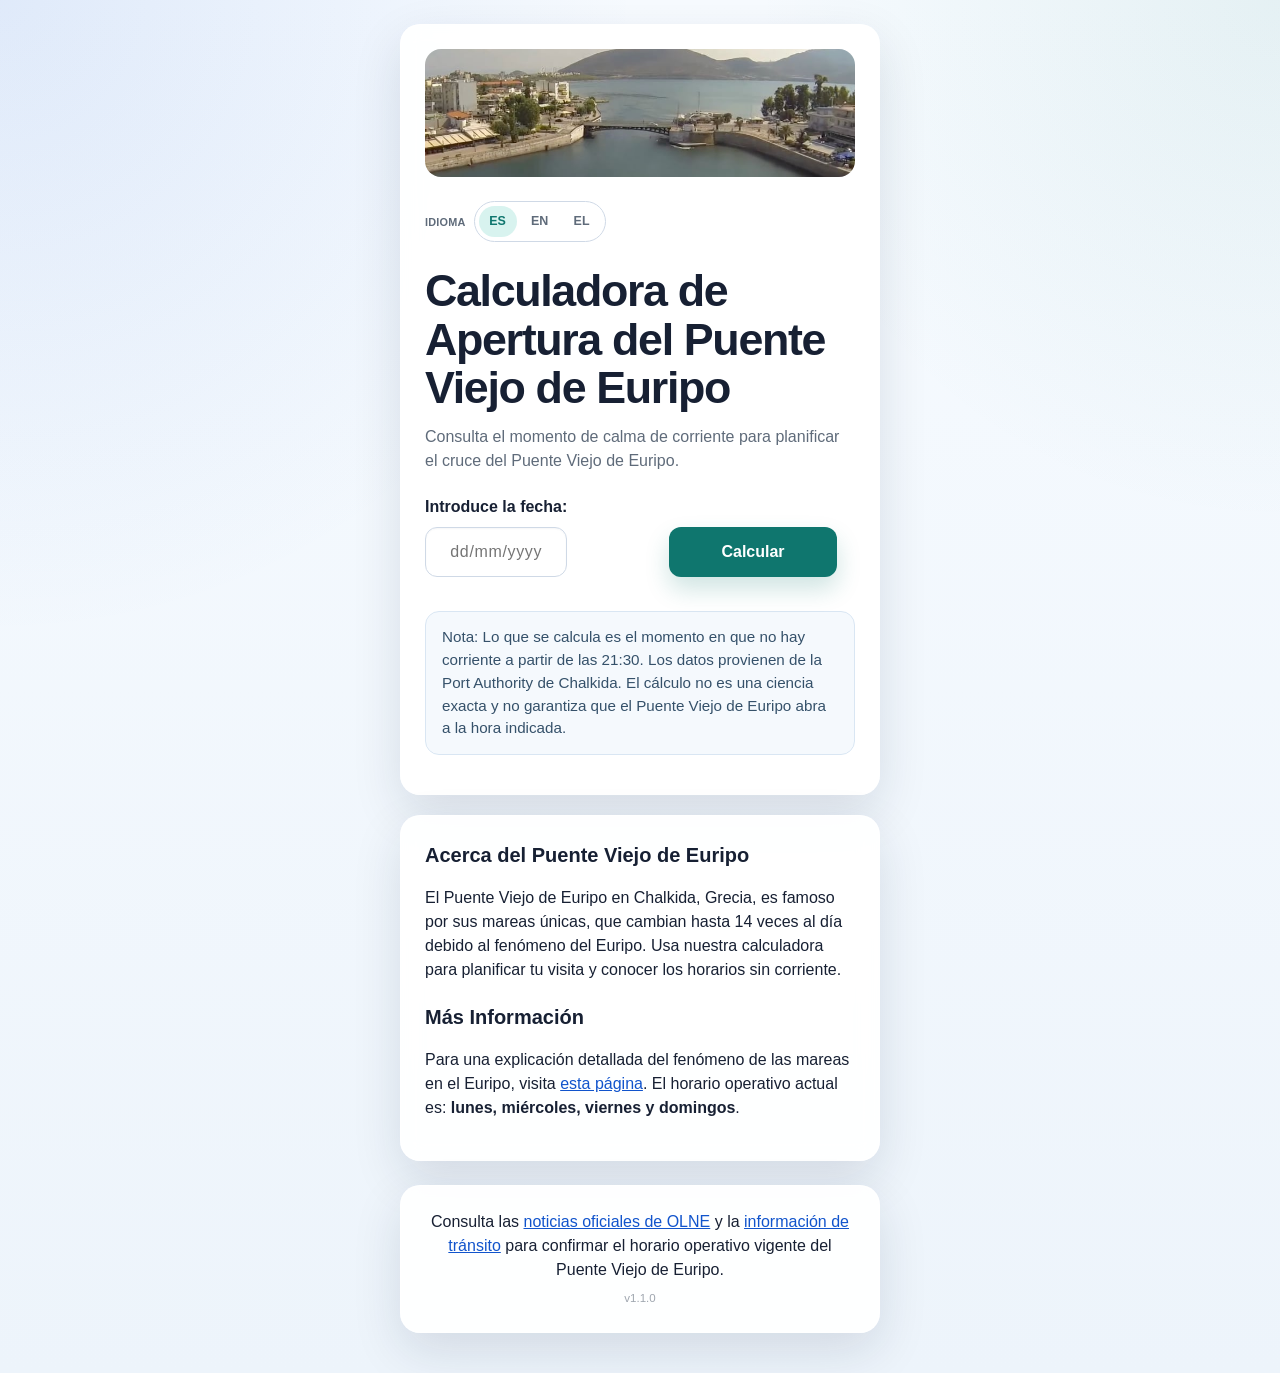
==== commit e53d22c0: "v1.1.3 — campo de fecha más ancho Co-Authored-By: Claude Sonnet 4.6 <noreply@anthropic.com>" ====
--- a/index.html
+++ b/index.html
@@ -207,8 +207,8 @@
     }
 
     .date-field input {
-      width: min(100%, 13ch);
-      min-width: 13ch;
+      width: min(100%, 16ch);
+      min-width: 16ch;
       text-align: center;
       letter-spacing: 0.04em;
     }
@@ -581,7 +581,7 @@
     function parseDate(input) {
       if (typeof input !== "string") return null;
 
-      const trimmed = input.trim();
+      const trimmed = input.replace(/_/g, "").trim();
       const regex = /^(\d{1,2})\/(\d{1,2})\/(\d{4})$/;
       const match = trimmed.match(regex);
 
@@ -953,13 +953,44 @@
       }
 
       const dateInput = document.getElementById("dateInput");
-      dateInput.addEventListener("input", (e) => {
-        const prev = e.target.value;
-        const digits = prev.replace(/\D/g, "").slice(0, 8);
-        let masked = digits;
-        if (digits.length > 2) masked = digits.slice(0, 2) + "/" + digits.slice(2);
-        if (digits.length > 4) masked = digits.slice(0, 2) + "/" + digits.slice(2, 4) + "/" + digits.slice(4);
-        e.target.value = masked;
+
+      function maskFromDigits(digits) {
+        const d = (digits + "________").slice(0, 8);
+        return `${d.slice(0, 2)}/${d.slice(2, 4)}/${d.slice(4, 8)}`;
+      }
+
+      function digitsOnly(val) {
+        return val.replace(/\D/g, "");
+      }
+
+      function placeCursor(input) {
+        const pos = input.value.indexOf("_");
+        input.setSelectionRange(pos !== -1 ? pos : 10, pos !== -1 ? pos : 10);
+      }
+
+      dateInput.addEventListener("focus", () => {
+        if (dateInput.value === "") dateInput.value = maskFromDigits("");
+        setTimeout(() => placeCursor(dateInput), 0);
+      });
+
+      dateInput.addEventListener("blur", () => {
+        if (digitsOnly(dateInput.value) === "") dateInput.value = "";
+      });
+
+      dateInput.addEventListener("keydown", (e) => {
+        if (e.key === "Backspace") {
+          e.preventDefault();
+          const newDigits = digitsOnly(dateInput.value).slice(0, -1);
+          dateInput.value = maskFromDigits(newDigits);
+          placeCursor(dateInput);
+        } else if (/^\d$/.test(e.key)) {
+          e.preventDefault();
+          const digits = digitsOnly(dateInput.value);
+          if (digits.length < 8) {
+            dateInput.value = maskFromDigits(digits + e.key);
+            placeCursor(dateInput);
+          }
+        }
       });
 
       form.addEventListener("submit", (event) => {
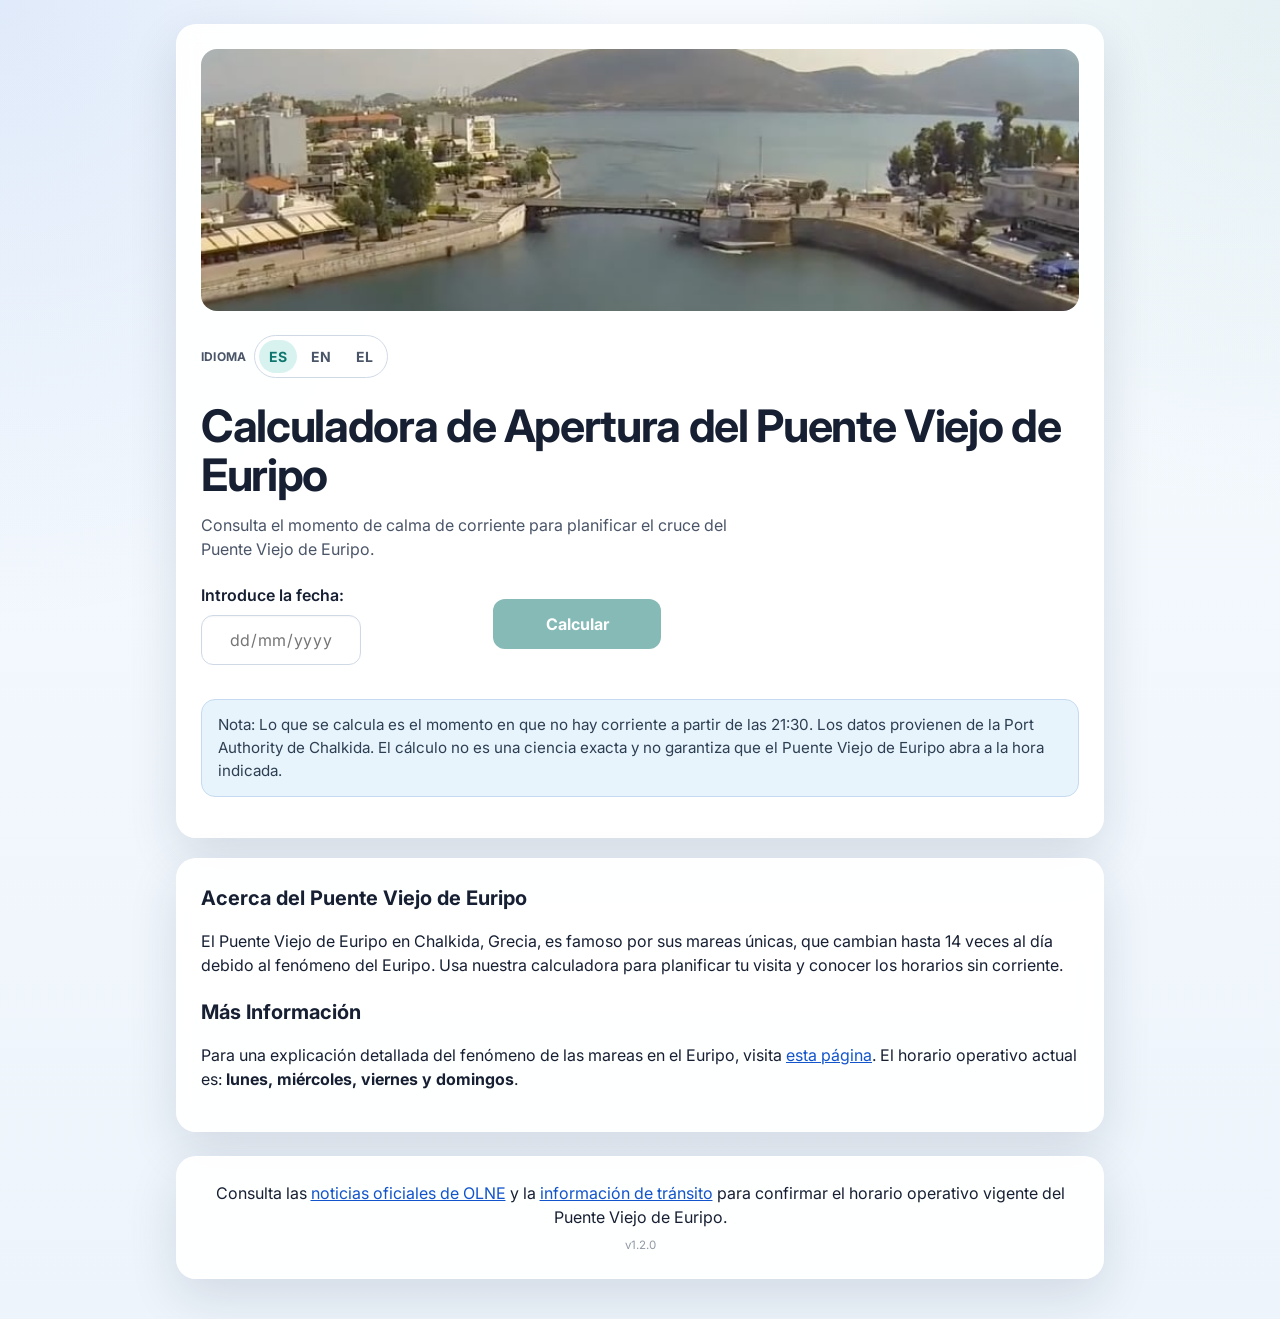
==== commit dade672f: "v1.2.0 — mejoras UI/UX generales - Fuente Inter desde Google Fonts (más moderna y consistente) - Con" ====
--- a/index.html
+++ b/index.html
@@ -14,6 +14,9 @@
   <link rel="alternate" hreflang="el" href="https://euripo.netlify.app/?lang=el" />
   <link rel="alternate" hreflang="x-default" href="https://euripo.netlify.app/" />
 
+  <link rel="preconnect" href="https://fonts.googleapis.com" />
+  <link rel="preconnect" href="https://fonts.gstatic.com" crossorigin />
+  <link href="https://fonts.googleapis.com/css2?family=Inter:wght@400;500;600;700;800&display=swap" rel="stylesheet" />
   <link rel="stylesheet" href="styles.css" />
 
   <style>
@@ -22,7 +25,7 @@
       --bg-accent: rgba(15, 118, 110, 0.08);
       --card: rgba(255, 255, 255, 0.94);
       --text: #172033;
-      --muted: #5f6b7a;
+      --muted: #4a5568;
       --border: #cfd9e6;
       --primary: #0f766e;
       --primary-hover: #0b5d57;
@@ -44,7 +47,7 @@
 
     body {
       margin: 0;
-      font-family: "Avenir Next", "Segoe UI", "Helvetica Neue", sans-serif;
+      font-family: "Inter", "Avenir Next", "Segoe UI", "Helvetica Neue", sans-serif;
       background:
         radial-gradient(circle at top left, rgba(17, 84, 204, 0.1), transparent 34%),
         radial-gradient(circle at top right, var(--bg-accent), transparent 28%),
@@ -111,7 +114,7 @@
       gap: 8px;
       flex-wrap: wrap;
       color: var(--muted);
-      font-size: 0.84rem;
+      font-size: 0.875rem;
       margin-bottom: 10px;
     }
 
@@ -119,7 +122,7 @@
       font-weight: 700;
       letter-spacing: 0.02em;
       text-transform: uppercase;
-      font-size: 0.68rem;
+      font-size: 0.75rem;
       color: var(--muted);
     }
 
@@ -144,7 +147,7 @@
       color: var(--muted);
       text-decoration: none;
       font-weight: 700;
-      font-size: 0.78rem;
+      font-size: 0.875rem;
       transition: background 0.2s ease, color 0.2s ease, transform 0.2s ease;
     }
 
@@ -237,14 +240,35 @@
       box-shadow: 0 16px 28px rgba(15, 118, 110, 0.24);
     }
 
+    .btn:active {
+      transform: translateY(1px);
+      box-shadow: 0 6px 12px rgba(15, 118, 110, 0.15);
+    }
+
+    .btn:disabled {
+      opacity: 0.5;
+      cursor: not-allowed;
+      transform: none;
+      box-shadow: none;
+    }
+
+    @keyframes fadeIn {
+      from { opacity: 0; transform: translateY(6px); }
+      to   { opacity: 1; transform: translateY(0); }
+    }
+
+    .result-box {
+      animation: fadeIn 0.3s ease;
+    }
+
     .note {
       margin-top: 18px;
-      color: #35516a;
+      color: #2d3f52;
       font-size: 0.95rem;
       padding: 14px 16px;
       border-radius: 14px;
-      background: #f5f9fd;
-      border: 1px solid #d9e6f3;
+      background: #e8f4fc;
+      border: 1px solid #c5daf0;
     }
 
     .small {
@@ -318,6 +342,20 @@
       color: var(--link);
     }
 
+    a:hover {
+      text-decoration: underline;
+    }
+
+    input.valid {
+      border-color: var(--success-border);
+      outline: 2px solid rgba(16, 185, 129, 0.2);
+    }
+
+    input.invalid {
+      border-color: var(--error-border);
+      outline: 2px solid rgba(239, 68, 68, 0.15);
+    }
+
     footer {
       margin-top: 24px;
     }
@@ -325,7 +363,7 @@
     @media (min-width: 768px) {
       .form-grid {
         flex-direction: row;
-        align-items: end;
+        align-items: center;
       }
 
       .date-field {
@@ -339,6 +377,12 @@
       .button-field .btn {
         width: auto;
         min-width: 168px;
+      }
+    }
+
+    @media (max-width: 767px) {
+      .bridge-image {
+        max-height: 200px;
       }
     }
   </style>
@@ -363,6 +407,7 @@
             src="euripobridge.jpg"
             alt="Puente Viejo de Euripo en Chalkida, Grecia"
             class="bridge-image"
+            loading="lazy"
           />
 
           <div class="hero-header">
@@ -404,7 +449,7 @@
             </div>
 
             <p id="note" class="note"></p>
-            <div id="result" aria-live="polite" aria-atomic="true"></div>
+            <div id="result" role="status" aria-live="polite" aria-atomic="true"></div>
           </form>
         </div>
 
@@ -421,7 +466,7 @@
     <footer>
       <div class="footer-card">
         <p id="footerText" style="margin: 0; text-align: center;"></p>
-        <p style="margin: 8px 0 0; text-align: center; font-size: 0.72rem; color: var(--muted); opacity: 0.6;">v1.1.0</p>
+        <p style="margin: 8px 0 0; text-align: center; font-size: 0.72rem; color: var(--muted); opacity: 0.6;">v1.2.0</p>
       </div>
     </footer>
   </div>
@@ -738,7 +783,13 @@
       }
 
       const [refHour, refMinute] = referenceTime.split(":").map(Number);
-      const refMinutes = refHour * 60 + refMinute;
+      // The table is in EET (UTC+2). When DST is active (EEST, UTC+3),
+      // subtract 1 hour to convert the local reference time to EET for comparison.
+      let refMinutes = refHour * 60 + refMinute;
+      if (dstActive) {
+        refMinutes -= 60;
+        if (refMinutes < 0) refMinutes += 24 * 60;
+      }
 
       for (const interval of intervals) {
         const [start, end] = interval.split("-");
@@ -855,13 +906,15 @@
       };
     }
 
+    const STATUS_ICONS = { success: "✓", warning: "⚠", error: "✕" };
+
     function renderResult(result) {
       const resultDiv = document.getElementById("result");
 
       if (!result || result.status === "error") {
         resultDiv.innerHTML = `
           <div class="result-box error">
-            <p class="result-title">${langData[currentLang].resultTitleError}</p>
+            <p class="result-title">${STATUS_ICONS.error} ${langData[currentLang].resultTitleError}</p>
             <p>${result?.message || langData[currentLang].invalidDateFormat}</p>
           </div>
         `;
@@ -873,9 +926,11 @@
           ? result.notes.map((note) => `<p class="small">${note}</p>`).join("")
           : "";
 
+      const icon = STATUS_ICONS[result.status] ?? "";
+
       resultDiv.innerHTML = `
         <div class="result-box ${result.status}">
-          <p class="result-title">${result.title}</p>
+          <p class="result-title">${icon} ${result.title}</p>
           <p class="result-meta"><strong>${langData[currentLang].cycleReference}:</strong> ${result.data.cycleReference}</p>
           <p><strong>${langData[currentLang].lastNewMoon}:</strong> ${result.data.lastNewMoon}</p>
           <p><strong>${langData[currentLang].lastFullMoon}:</strong> ${result.data.lastFullMoon}</p>
@@ -976,6 +1031,33 @@
       dateInput.addEventListener("blur", () => {
         if (digitsOnly(dateInput.value) === "") dateInput.value = "";
       });
+
+      function updateDateFeedback() {
+        const val = dateInput.value;
+        const digits = digitsOnly(val);
+        dateInput.classList.remove("valid", "invalid");
+        const btn = document.getElementById("calculateBtn");
+        if (digits.length === 0) {
+          btn.disabled = true;
+          return;
+        }
+        if (digits.length === 8) {
+          const parsed = parseDate(val);
+          if (parsed) {
+            dateInput.classList.add("valid");
+            btn.disabled = false;
+          } else {
+            dateInput.classList.add("invalid");
+            btn.disabled = true;
+          }
+        } else {
+          btn.disabled = true;
+        }
+      }
+
+      dateInput.addEventListener("input", updateDateFeedback);
+      dateInput.addEventListener("keydown", () => setTimeout(updateDateFeedback, 0));
+      document.getElementById("calculateBtn").disabled = true;
 
       dateInput.addEventListener("keydown", (e) => {
         if (e.key === "Backspace") {
--- a/styles.css
+++ b/styles.css
@@ -1,171 +1,11 @@
-body {
-    background: linear-gradient(135deg, #1e3a8a 0%, #3b82f6 100%);
-    min-height: 100vh;
-    display: flex;
-    justify-content: center;
-    align-items: center;
-    font-family: 'Inter', sans-serif;
+/* styles.css — base reset; main styles are in index.html <style> block */
+
+*,
+*::before,
+*::after {
+  box-sizing: border-box;
 }
 
-.container {
-    max-width: 32rem;
-    margin: 2rem;
-    width: 100%;
+body {
+  margin: 0;
 }
-
-.card {
-    background: white;
-    border-radius: 1rem;
-    box-shadow: 0 10px 20px rgba(0, 0, 0, 0.1);
-    padding: 2rem;
-    transition: transform 0.3s ease;
-    position: relative;
-    overflow: hidden; /* Asegurar que la imagen no se salga */
-}
-
-.card:hover {
-    transform: translateY(-5px);
-}
-
-.btn {
-    background: #2563eb;
-    color: white;
-    padding: 0.75rem 1.5rem;
-    border-radius: 0.5rem;
-    transition: background 0.3s ease;
-    border: none;
-    cursor: pointer;
-    font-size: 1rem;
-}
-
-.btn:hover {
-    background: #1e40af;
-}
-
-.note {
-    background: #f0f9ff;
-    border-left: 4px solid #3b82f6;
-    padding: 1rem;
-    margin-top: 1rem;
-    border-radius: 0.5rem;
-}
-
-.error {
-    background: #fef2f2;
-    border-left: 4px solid #ef4444;
-    padding: 1rem;
-    margin-top: 1rem;
-    border-radius: 0.5rem;
-}
-
-.text-2xl {
-    font-size: 1.5rem;
-    line-height: 2rem;
-}
-
-.font-bold {
-    font-weight: 700;
-}
-
-.text-gray-800 {
-    color: #1f2937;
-}
-
-.mb-4 {
-    margin-bottom: 1rem;
-}
-
-.text-sm {
-    font-size: 0.875rem;
-    line-height: 1.25rem;
-}
-
-.font-medium {
-    font-weight: 500;
-}
-
-.text-gray-700 {
-    color: #374151;
-}
-
-.mt-1 {
-    margin-top: 0.25rem;
-}
-
-.p-2 {
-    padding: 0.5rem;
-}
-
-.border {
-    border-width: 1px;
-    border-color: #d1d5db;
-}
-
-.rounded-md {
-    border-radius: 0.375rem;
-}
-
-.w-full {
-    width: 100%;
-}
-
-.text-lg {
-    font-size: 1.125rem;
-    line-height: 1.75rem;
-}
-
-.font-semibold {
-    font-weight: 600;
-}
-
-.mb-2 {
-    margin-bottom: 0.5rem;
-}
-
-.text-gray-600 {
-    color: #4b5563;
-}
-
-.text-blue-600 {
-    color: #2563eb;
-}
-
-.hover\:underline:hover {
-    text-decoration: underline;
-}
-
-.mt-4 {
-    margin-top: 1rem;
-}
-
-.bridge-image {
-    max-width: 100%; /* Ajustar al ancho del .card */
-    max-height: 20rem; /* Límite de altura para contener la imagen */
-    height: auto; /* Mantener proporción */
-    width: 100%; /* Asegurar que ocupe el ancho completo del .card */
-    object-fit: cover; /* Recortar si excede los límites */
-    border-radius: 0.5rem;
-    margin-bottom: 1.5rem; /* Más espacio antes del formulario */
-    display: block; /* Evitar espacios extra debajo */
-}
-
-.highlight {
-    background-color: #f0f9ff;
-    padding: 0.25rem 0.5rem;
-    border-radius: 0.25rem;
-}
-
-footer {
-    margin-top: 2rem;
-}
-
-.footer-card {
-    background: white;
-    border-radius: 1rem;
-    box-shadow: 0 10px 20px rgba(0, 0, 0, 0.1);
-    padding: 1.5rem;
-    text-align: center;
-    word-break: break-word;
-    max-width: 32rem;
-    margin: 0 auto;
-}
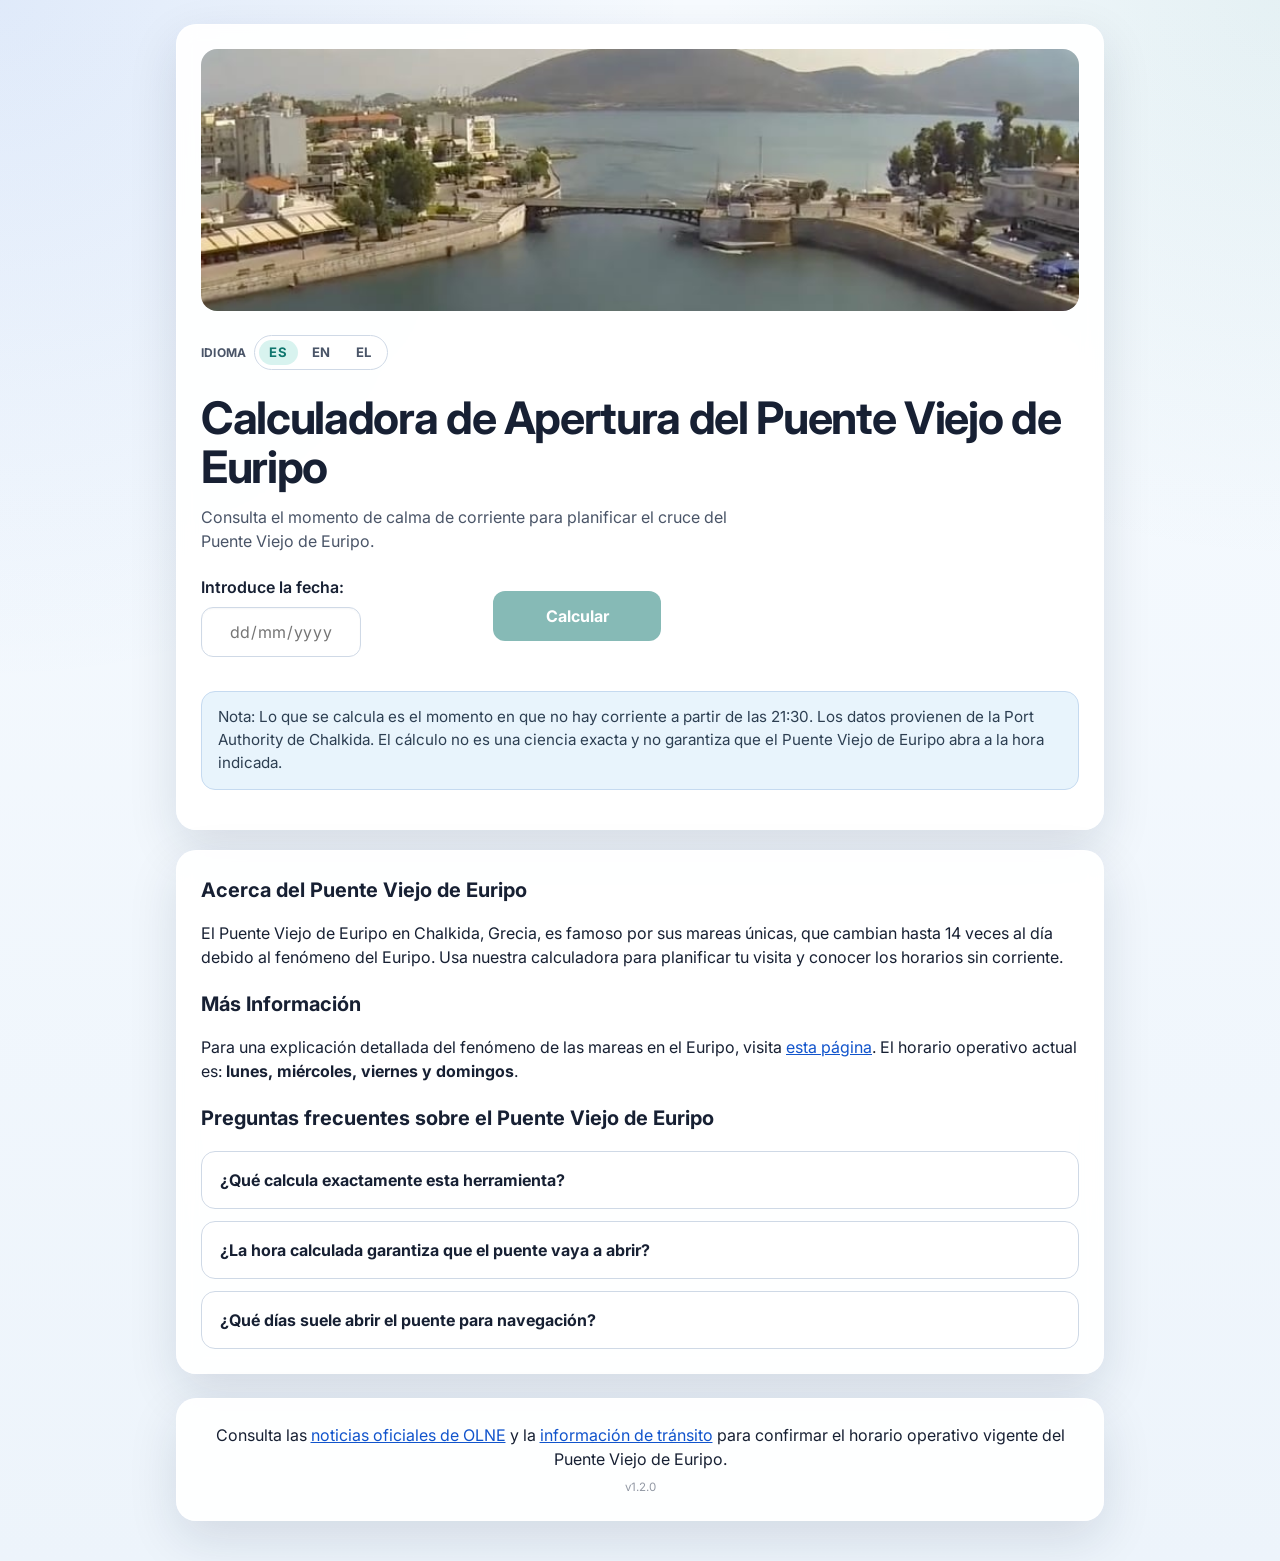
==== commit 99421d59: "Improve SEO metadata and crawlability" ====
--- a/index.html
+++ b/index.html
@@ -3,11 +3,29 @@
 <head>
   <meta charset="UTF-8" />
   <meta name="viewport" content="width=device-width, initial-scale=1.0" />
+  <meta name="robots" content="index, follow, max-image-preview:large" />
+  <meta name="author" content="Juan Diaz" />
+  <meta name="theme-color" content="#0f766e" />
   <meta
     name="description"
     content="Calcula el momento sin corriente del Puente Viejo de Euripo en Chalkida con nuestra herramienta gratuita, basada en datos de la Port Authority. Disponible en español, inglés y griego."
   />
   <title>Calculadora de Apertura del Puente Viejo de Euripo - Chalkida</title>
+  <link rel="canonical" href="https://euripo.netlify.app/" />
+
+  <meta property="og:type" content="website" />
+  <meta property="og:site_name" content="Euripo Bridge Calculator" />
+  <meta property="og:title" content="Calculadora de Apertura del Puente Viejo de Euripo - Chalkida" />
+  <meta property="og:description" content="Calcula el momento sin corriente del Puente Viejo de Euripo en Chalkida con nuestra herramienta gratuita, basada en datos de la Port Authority. Disponible en español, inglés y griego." />
+  <meta property="og:url" content="https://euripo.netlify.app/" />
+  <meta property="og:image" content="https://euripo.netlify.app/euripobridge.jpg" />
+  <meta property="og:image:alt" content="Puente Viejo de Euripo en Chalkida, Grecia" />
+  <meta property="og:locale" content="es_ES" />
+
+  <meta name="twitter:card" content="summary_large_image" />
+  <meta name="twitter:title" content="Calculadora de Apertura del Puente Viejo de Euripo - Chalkida" />
+  <meta name="twitter:description" content="Calcula el momento sin corriente del Puente Viejo de Euripo en Chalkida con nuestra herramienta gratuita, basada en datos de la Port Authority. Disponible en español, inglés y griego." />
+  <meta name="twitter:image" content="https://euripo.netlify.app/euripobridge.jpg" />
 
   <link rel="alternate" hreflang="es" href="https://euripo.netlify.app/" />
   <link rel="alternate" hreflang="en" href="https://euripo.netlify.app/?lang=en" />
@@ -162,6 +180,12 @@
       color: var(--primary);
     }
 
+    .language-flag {
+      font-size: 0.82rem;
+      letter-spacing: 0.04em;
+      line-height: 1;
+    }
+
     h2 {
       margin: 0 0 10px;
       font-size: 1.25rem;
@@ -275,19 +299,6 @@
       font-size: 0.9rem;
     }
 
-    .result-meta {
-      display: inline-flex;
-      align-items: center;
-      gap: 8px;
-      margin: 6px 0 10px;
-      padding: 6px 10px;
-      border-radius: 999px;
-      background: rgba(15, 118, 110, 0.08);
-      color: var(--primary);
-      font-size: 0.88rem;
-      font-weight: 700;
-    }
-
     .result-box {
       margin-top: 22px;
       padding: 18px;
@@ -338,6 +349,36 @@
       font-size: 1rem;
     }
 
+    .faq-list {
+      display: grid;
+      gap: 12px;
+      margin-top: 18px;
+    }
+
+    .faq-item {
+      border: 1px solid var(--border);
+      border-radius: 14px;
+      background: rgba(255, 255, 255, 0.72);
+      overflow: hidden;
+    }
+
+    .faq-item summary {
+      cursor: pointer;
+      list-style: none;
+      font-weight: 700;
+      padding: 16px 18px;
+    }
+
+    .faq-item summary::-webkit-details-marker {
+      display: none;
+    }
+
+    .faq-item p {
+      margin: 0;
+      padding: 0 18px 16px;
+      color: var(--muted);
+    }
+
     a {
       color: var(--link);
     }
@@ -399,6 +440,7 @@
   </script>
 </head>
 <body>
+  <script type="application/ld+json" id="structuredData"></script>
   <div class="container">
     <main>
       <section aria-label="Calculadora del Puente Viejo de Euripo">
@@ -415,9 +457,15 @@
               <div class="language-switcher">
                 <span class="language-switcher-label" id="languageLabel">Idioma</span>
                 <nav class="language-links" aria-label="Selector de idioma">
-                  <a class="language-link" id="lang-es" href="./" data-lang="es" lang="es" hreflang="es">ES</a>
-                  <a class="language-link" id="lang-en" href="?lang=en" data-lang="en" lang="en" hreflang="en">EN</a>
-                  <a class="language-link" id="lang-el" href="?lang=el" data-lang="el" lang="el" hreflang="el">EL</a>
+                  <a class="language-link" id="lang-es" href="./" data-lang="es" lang="es" hreflang="es" aria-label="Español">
+                    <span class="language-flag" aria-hidden="true">ES</span>
+                  </a>
+                  <a class="language-link" id="lang-en" href="?lang=en" data-lang="en" lang="en" hreflang="en" aria-label="English">
+                    <span class="language-flag" aria-hidden="true">EN</span>
+                  </a>
+                  <a class="language-link" id="lang-el" href="?lang=el" data-lang="el" lang="el" hreflang="el" aria-label="Ελληνικά">
+                    <span class="language-flag" aria-hidden="true">EL</span>
+                  </a>
                 </nav>
               </div>
             </div>
@@ -459,6 +507,9 @@
 
           <h2 id="infoTitle" style="margin-top: 20px;">Más Información</h2>
           <p id="infoContent"></p>
+
+          <h2 id="faqTitle" style="margin-top: 20px;">Preguntas frecuentes</h2>
+          <div id="faqContent" class="faq-list"></div>
         </div>
       </section>
     </main>
@@ -477,6 +528,7 @@
       es: {
         metaDescription:
           "Calcula el momento sin corriente del Puente Viejo de Euripo en Chalkida con nuestra herramienta gratuita, basada en datos de la Port Authority. Disponible en español, inglés y griego.",
+        pageTitle: "Calculadora del Puente Viejo de Euripo en Chalkida | Hora sin corriente",
         title: "Calculadora de Apertura del Puente Viejo de Euripo",
         lede:
           "Consulta el momento de calma de corriente para planificar el cruce del Puente Viejo de Euripo.",
@@ -495,16 +547,26 @@
         aboutTitle: "Acerca del Puente Viejo de Euripo",
         aboutContent:
           "El Puente Viejo de Euripo en Chalkida, Grecia, es famoso por sus mareas únicas, que cambian hasta 14 veces al día debido al fenómeno del Euripo. Usa nuestra calculadora para planificar tu visita y conocer los horarios sin corriente.",
+        faqTitle: "Preguntas frecuentes sobre el Puente Viejo de Euripo",
+        faqItems: [
+          {
+            question: "¿Qué calcula exactamente esta herramienta?",
+            answer: "La calculadora estima la hora de calma de corriente del Puente Viejo de Euripo a partir de las 21:30, usando datos de fases lunares y la tabla de referencia publicada para Chalkida."
+          },
+          {
+            question: "¿La hora calculada garantiza que el puente vaya a abrir?",
+            answer: "No. El resultado sirve como orientación para navegación y planificación, pero la apertura real depende de la autoridad portuaria, del tráfico y de avisos operativos de OLNE."
+          },
+          {
+            question: "¿Qué días suele abrir el puente para navegación?",
+            answer: "Según la información operativa actual mostrada en la página, el Puente Viejo de Euripo abre habitualmente lunes, miércoles, viernes y domingos, salvo cambios oficiales puntuales."
+          }
+        ],
         lastNewMoon: "Última luna nueva",
         lastFullMoon: "Última luna llena",
         nextFullMoon: "Próxima luna llena",
         daysSinceNewMoon: "Días desde la última luna nueva",
         bridgeOpeningTime: "Hora calculada",
-        cycleReference: "Fila usada",
-        cycleLabelNewMoon: "Luna nueva",
-        cycleLabelFullMoon: "Luna llena",
-        cycleLabelBeforeFull: "Luna llena - {n}",
-        cycleLabelAfterFull: "Luna llena + {n}",
         invalidDateFormat: "Formato de fecha inválido. Usa d/m/yyyy (ejemplo: 12/6/2025).",
         noLunarData: "No hay datos de fases lunares para esta fecha.",
         irregularStream: "Corriente irregular o sin datos para este día en el ciclo lunar.",
@@ -522,6 +584,7 @@
       en: {
         metaDescription:
           "Calculate the no-current time at the Old Euripus Bridge in Chalcis with our free tool, based on Port Authority data. Available in Spanish, English, and Greek.",
+        pageTitle: "Old Euripus Bridge Calculator in Chalcis | Slack Water Time",
         title: "Old Euripus Bridge Opening Calculator",
         lede:
           "Check the slack-water moment to better plan your passage through the Old Euripus Bridge.",
@@ -540,16 +603,26 @@
         aboutTitle: "About the Old Euripus Bridge",
         aboutContent:
           "The Old Euripus Bridge in Chalcis, Greece, is famous for its unique tides, which change up to 14 times a day due to the Euripus phenomenon. Use our calculator to plan your visit and learn the no-current times.",
+        faqTitle: "Old Euripus Bridge FAQ",
+        faqItems: [
+          {
+            question: "What does this calculator estimate?",
+            answer: "It estimates the slack-water time for the Old Euripus Bridge from 21:30 onward, using lunar phase data and the reference timing table used for Chalcis."
+          },
+          {
+            question: "Does the calculated time guarantee that the bridge will open?",
+            answer: "No. The result is a planning aid only. Actual bridge opening depends on the port authority, local traffic, and any operational notices published by OLNE."
+          },
+          {
+            question: "On which days does the bridge usually open for navigation?",
+            answer: "According to the current operating information shown on this page, the bridge usually opens on Monday, Wednesday, Friday, and Sunday unless OLNE publishes a temporary change."
+          }
+        ],
         lastNewMoon: "Last New Moon",
         lastFullMoon: "Last Full Moon",
         nextFullMoon: "Next Full Moon",
         daysSinceNewMoon: "Days since the last new moon",
         bridgeOpeningTime: "Calculated time",
-        cycleReference: "Table row used",
-        cycleLabelNewMoon: "New Moon",
-        cycleLabelFullMoon: "Full Moon",
-        cycleLabelBeforeFull: "Full Moon - {n}",
-        cycleLabelAfterFull: "Full Moon + {n}",
         invalidDateFormat: "Invalid date format. Use d/m/yyyy (example: 12/6/2025).",
         noLunarData: "No lunar phase data available for this date.",
         irregularStream: "Irregular stream or no data for this day in the lunar cycle.",
@@ -567,6 +640,7 @@
       el: {
         metaDescription:
           "Υπολογίστε τη στιγμή χωρίς ρεύμα στη Παλαιά Γέφυρα του Ευρίπου στη Χαλκίδα με το δωρεάν μας εργαλείο, βασισμένο σε δεδομένα της Λιμενικής Αρχής. Διαθέσιμο στα Ισπανικά, Αγγλικά και Ελληνικά.",
+        pageTitle: "Υπολογιστής Παλαιάς Γέφυρας Ευρίπου στη Χαλκίδα | Ώρα άπνοιας ρεύματος",
         title: "Υπολογιστής Ανοίγματος της Παλαιάς Γέφυρας του Ευρίπου",
         lede:
           "Δείτε τη στιγμή άπνοιας του ρεύματος για να προγραμματίσετε καλύτερα τη διέλευση από την Παλαιά Γέφυρα του Ευρίπου.",
@@ -585,16 +659,26 @@
         aboutTitle: "Σχετικά με την Παλαιά Γέφυρα του Ευρίπου",
         aboutContent:
           "Η Παλαιά Γέφυρα του Ευρίπου στη Χαλκίδα, Ελλάδα, είναι διάσημη για τις μοναδικές της παλίρροιες, που αλλάζουν έως και 14 φορές την ημέρα λόγω του φαινομένου του Ευρίπου. Χρησιμοποιήστε τον υπολογιστή μας για να προγραμματίσετε την επίσκεψή σας και να μάθετε τις ώρες χωρίς ρεύμα.",
+        faqTitle: "Συχνές ερωτήσεις για την Παλαιά Γέφυρα του Ευρίπου",
+        faqItems: [
+          {
+            question: "Τι ακριβώς υπολογίζει αυτό το εργαλείο;",
+            answer: "Ο υπολογιστής εκτιμά τη στιγμή άπνοιας του ρεύματος για την Παλαιά Γέφυρα του Ευρίπου μετά τις 21:30, με βάση τα δεδομένα των σεληνιακών φάσεων και τον πίνακα αναφοράς της Χαλκίδας."
+          },
+          {
+            question: "Η υπολογισμένη ώρα εγγυάται ότι η γέφυρα θα ανοίξει;",
+            answer: "Όχι. Το αποτέλεσμα είναι εργαλείο προγραμματισμού και όχι εγγύηση. Το πραγματικό άνοιγμα εξαρτάται από τη λιμενική αρχή, την κυκλοφορία και τυχόν επίσημες ανακοινώσεις της OLNE."
+          },
+          {
+            question: "Ποιες ημέρες ανοίγει συνήθως η γέφυρα για ναυσιπλοΐα;",
+            answer: "Σύμφωνα με τις τρέχουσες πληροφορίες λειτουργίας που εμφανίζονται στη σελίδα, η γέφυρα ανοίγει συνήθως Δευτέρα, Τετάρτη, Παρασκευή και Κυριακή, εκτός αν υπάρξει επίσημη προσωρινή αλλαγή από την OLNE."
+          }
+        ],
         lastNewMoon: "Τελευταία Νέα Σελήνη",
         lastFullMoon: "Τελευταία Πανσέληνος",
         nextFullMoon: "Επόμενη Πανσέληνος",
         daysSinceNewMoon: "Ημέρες από την τελευταία νέα σελήνη",
         bridgeOpeningTime: "Υπολογισμένη ώρα",
-        cycleReference: "Γραμμή πίνακα",
-        cycleLabelNewMoon: "Νέα Σελήνη",
-        cycleLabelFullMoon: "Πανσέληνος",
-        cycleLabelBeforeFull: "Πανσέληνος - {n}",
-        cycleLabelAfterFull: "Πανσέληνος + {n}",
         invalidDateFormat: "Μη έγκυρη μορφή ημερομηνίας. Χρησιμοποιήστε η/μ/χχχχ (παράδειγμα: 12/6/2025).",
         noLunarData: "Δεν υπάρχουν διαθέσιμα δεδομένα φάσεων σελήνης για αυτήν την ημερομηνία.",
         irregularStream: "Ακανόνιστο ρεύμα ή έλλειψη δεδομένων για αυτήν την ημέρα στον σεληνιακό κύκλο.",
@@ -613,6 +697,13 @@
 
     let currentLang = "es";
 
+    const SITE_URL = "https://euripo.netlify.app/";
+    const OG_LOCALES = {
+      es: "es_ES",
+      en: "en_GB",
+      el: "el_GR"
+    };
+
     const DAY_IN_MS = 1000 * 60 * 60 * 24;
     const NON_OPERATING_WEEKDAYS = [2, 4, 6];
 
@@ -685,16 +776,80 @@
       });
     }
 
-    function getCycleReferenceLabel(daysSinceNewMoon) {
+    function getLanguageUrl(lang) {
+      return lang === "es" ? SITE_URL : `${SITE_URL}?lang=${lang}`;
+    }
+
+    function renderFaq() {
+      const faqContent = document.getElementById("faqContent");
+      const items = langData[currentLang].faqItems || [];
+
+      faqContent.innerHTML = items
+        .map(
+          (item) => `
+            <details class="faq-item">
+              <summary>${item.question}</summary>
+              <p>${item.answer}</p>
+            </details>
+          `
+        )
+        .join("");
+    }
+
+    function updateStructuredData() {
       const t = langData[currentLang];
-
-      if (daysSinceNewMoon === 0) return `N=0 · ${t.cycleLabelNewMoon}`;
-      if (daysSinceNewMoon === 15) return `N=15 · ${t.cycleLabelFullMoon}`;
-      if (daysSinceNewMoon < 15) {
-        return `N=${daysSinceNewMoon} · ${t.cycleLabelBeforeFull.replace("{n}", String(15 - daysSinceNewMoon))}`;
-      }
-
-      return `N=${daysSinceNewMoon} · ${t.cycleLabelAfterFull.replace("{n}", String(daysSinceNewMoon - 15))}`;
+      const schema = {
+        "@context": "https://schema.org",
+        "@graph": [
+          {
+            "@type": "WebSite",
+            name: "Euripo Bridge Calculator",
+            url: SITE_URL,
+            inLanguage: ["es", "en", "el"]
+          },
+          {
+            "@type": "WebApplication",
+            name: t.title,
+            url: getLanguageUrl(currentLang),
+            applicationCategory: "TravelApplication",
+            operatingSystem: "Web",
+            browserRequirements: "Requires JavaScript",
+            isAccessibleForFree: true,
+            inLanguage: currentLang,
+            description: t.metaDescription,
+            image: `${SITE_URL}euripobridge.jpg`
+          },
+          {
+            "@type": "FAQPage",
+            inLanguage: currentLang,
+            mainEntity: (t.faqItems || []).map((item) => ({
+              "@type": "Question",
+              name: item.question,
+              acceptedAnswer: {
+                "@type": "Answer",
+                text: item.answer
+              }
+            }))
+          }
+        ]
+      };
+
+      document.getElementById("structuredData").textContent = JSON.stringify(schema);
+    }
+
+    function updateSeoTags() {
+      const t = langData[currentLang];
+      const currentUrl = getLanguageUrl(currentLang);
+
+      document.title = t.pageTitle;
+      document.querySelector('meta[name="description"]').setAttribute("content", t.metaDescription);
+      document.querySelector('link[rel="canonical"]').setAttribute("href", currentUrl);
+      document.querySelector('meta[property="og:title"]').setAttribute("content", t.pageTitle);
+      document.querySelector('meta[property="og:description"]').setAttribute("content", t.metaDescription);
+      document.querySelector('meta[property="og:url"]').setAttribute("content", currentUrl);
+      document.querySelector('meta[property="og:locale"]').setAttribute("content", OG_LOCALES[currentLang]);
+      document.querySelector('meta[name="twitter:title"]').setAttribute("content", t.pageTitle);
+      document.querySelector('meta[name="twitter:description"]').setAttribute("content", t.metaDescription);
     }
 
     function buildReferenceDateTime(date, referenceTime = "21:30") {
@@ -899,8 +1054,7 @@
           lastFullMoon: formatDateTime(lastFullMoon),
           nextFullMoon: formatDateTime(nextFullMoon),
           daysSinceNewMoon,
-          bridgeOpeningTime: timeResult.value,
-          cycleReference: getCycleReferenceLabel(daysSinceNewMoon)
+          bridgeOpeningTime: timeResult.value
         },
         notes
       };
@@ -931,7 +1085,6 @@
       resultDiv.innerHTML = `
         <div class="result-box ${result.status}">
           <p class="result-title">${icon} ${result.title}</p>
-          <p class="result-meta"><strong>${langData[currentLang].cycleReference}:</strong> ${result.data.cycleReference}</p>
           <p><strong>${langData[currentLang].lastNewMoon}:</strong> ${result.data.lastNewMoon}</p>
           <p><strong>${langData[currentLang].lastFullMoon}:</strong> ${result.data.lastFullMoon}</p>
           <p><strong>${langData[currentLang].nextFullMoon}:</strong> ${result.data.nextFullMoon}</p>
@@ -953,7 +1106,6 @@
       const t = langData[currentLang];
 
       document.documentElement.lang = currentLang;
-      document.querySelector('meta[name="description"]').setAttribute("content", t.metaDescription);
       document.getElementById("title").textContent = t.title;
       document.getElementById("lede").textContent = t.lede;
       document.getElementById("languageLabel").textContent = t.languageLabel;
@@ -964,7 +1116,11 @@
       document.getElementById("infoContent").innerHTML = t.infoContent;
       document.getElementById("aboutTitle").textContent = t.aboutTitle;
       document.getElementById("aboutContent").textContent = t.aboutContent;
+      document.getElementById("faqTitle").textContent = t.faqTitle;
       document.getElementById("footerText").innerHTML = t.footerText;
+      renderFaq();
+      updateSeoTags();
+      updateStructuredData();
 
       document.querySelectorAll(".language-link").forEach((link) => {
         const isActive = link.dataset.lang === currentLang;
